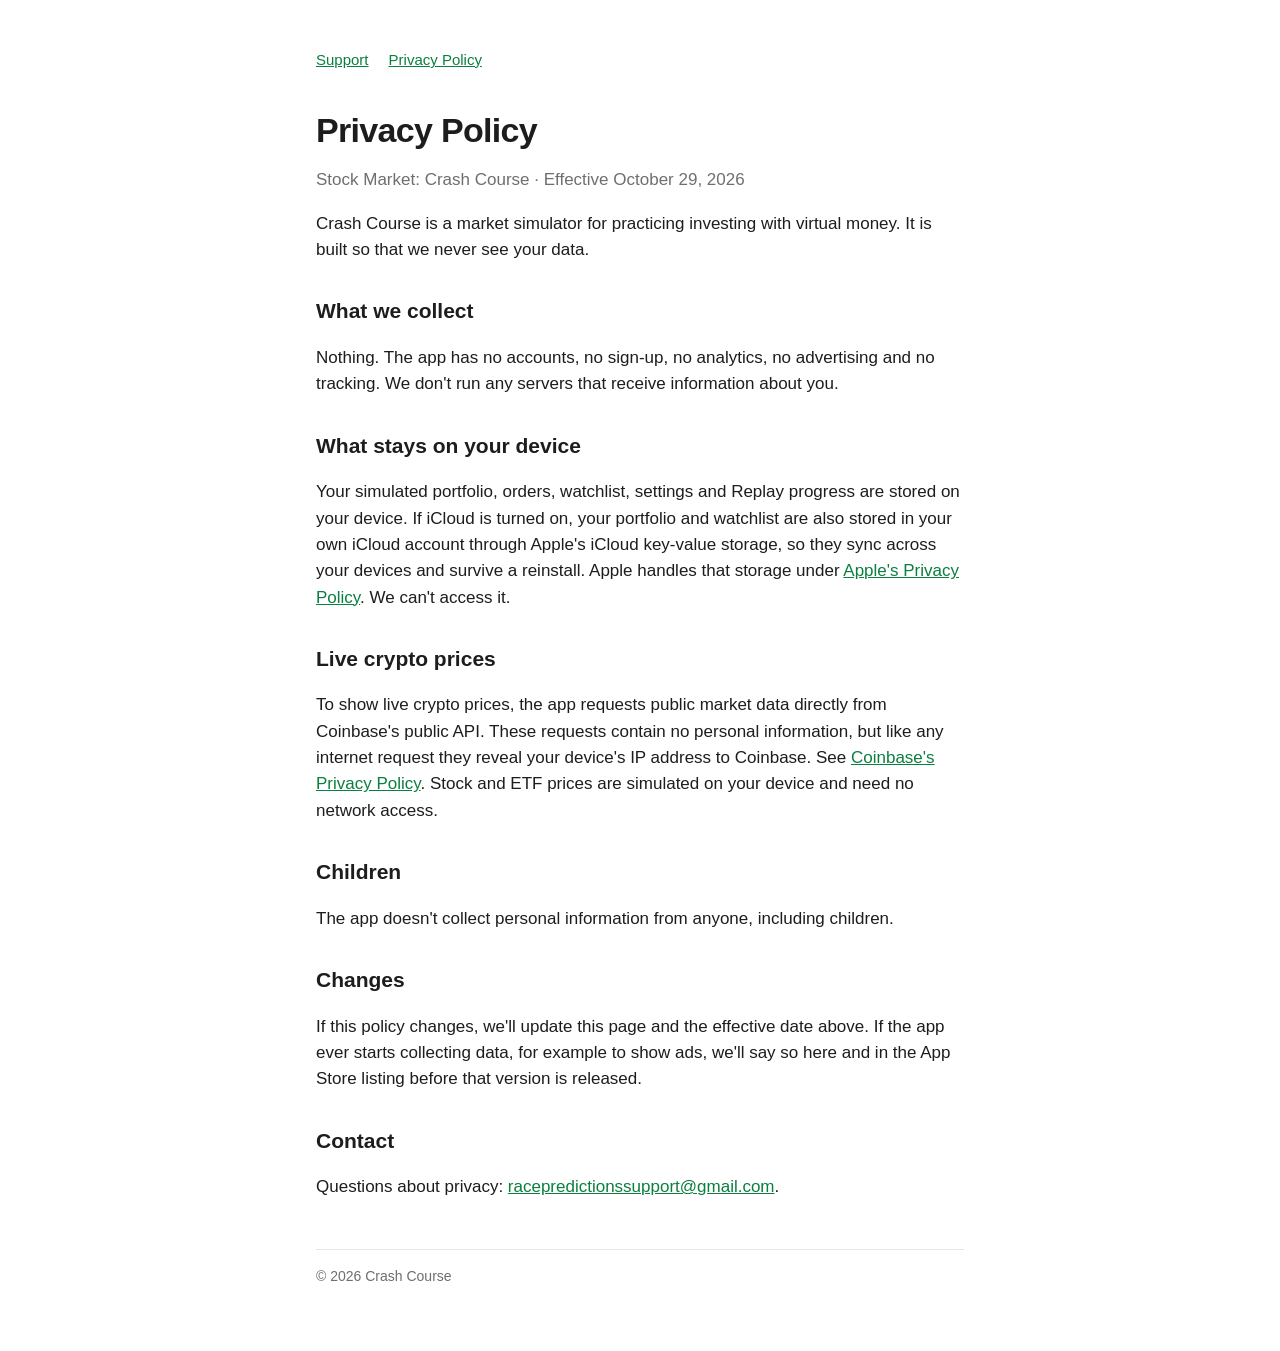
==== privacy.html @ 33146eff "Add support page and privacy policy for Crash Course Co-Authored-By: Claude Opus 5.5 <noreply@anthro" ====
<!doctype html>
<html lang="en">
<head>
<meta charset="utf-8">
<meta name="viewport" content="width=device-width, initial-scale=1">
<title>Crash Course Privacy</title>
<meta name="description" content="Privacy policy for Stock Market: Crash Course.">
<link rel="stylesheet" href="style.css">
</head>
<body>
<main>
<nav><a href="./">Support</a><a href="privacy.html">Privacy Policy</a></nav>
<h1>Privacy Policy</h1>
<p class="muted">Stock Market: Crash Course · Effective October 29, 2026</p>

<p>Crash Course is a market simulator for practicing investing with virtual money. It is built so that we never see your data.</p>

<h2>What we collect</h2>
<p>Nothing. The app has no accounts, no sign-up, no analytics, no advertising and no tracking. We don't run any servers that receive information about you.</p>

<h2>What stays on your device</h2>
<p>Your simulated portfolio, orders, watchlist, settings and Replay progress are stored on your device. If iCloud is turned on, your portfolio and watchlist are also stored in your own iCloud account through Apple's iCloud key-value storage, so they sync across your devices and survive a reinstall. Apple handles that storage under <a href="https://www.apple.com/legal/privacy/">Apple's Privacy Policy</a>. We can't access it.</p>

<h2>Live crypto prices</h2>
<p>To show live crypto prices, the app requests public market data directly from Coinbase's public API. These requests contain no personal information, but like any internet request they reveal your device's IP address to Coinbase. See <a href="https://www.coinbase.com/legal/privacy">Coinbase's Privacy Policy</a>. Stock and ETF prices are simulated on your device and need no network access.</p>

<h2>Children</h2>
<p>The app doesn't collect personal information from anyone, including children.</p>

<h2>Changes</h2>
<p>If this policy changes, we'll update this page and the effective date above. If the app ever starts collecting data, for example to show ads, we'll say so here and in the App Store listing before that version is released.</p>

<h2>Contact</h2>
<p>Questions about privacy: <a href="mailto:racepredictionssupport@gmail.com">racepredictionssupport@gmail.com</a>.</p>

<footer>© 2026 Crash Course</footer>
</main>
</body>
</html>
---- style.css ----
:root { --bg: #ffffff; --fg: #1d1d1f; --muted: #6e6e73; --accent: #0a7f3f; --rule: #e5e5ea; }
@media (prefers-color-scheme: dark) {
  :root { --bg: #000000; --fg: #f5f5f7; --muted: #a1a1a6; --accent: #30d158; --rule: #2c2c2e; }
}
* { box-sizing: border-box; }
body { margin: 0; background: var(--bg); color: var(--fg);
  font: 17px/1.55 -apple-system, BlinkMacSystemFont, "SF Pro Text", "Helvetica Neue", Arial, sans-serif; }
main { max-width: 680px; margin: 0 auto; padding: 48px 16px 64px; }
h1 { font-size: 34px; line-height: 1.15; margin: 0 0 8px; letter-spacing: -0.02em; }
h2 { font-size: 21px; margin: 32px 0 8px; }
p, li { color: var(--fg); }
.muted { color: var(--muted); }
a { color: var(--accent); }
nav { display: flex; gap: 20px; margin-bottom: 40px; font-size: 15px; }
footer { margin-top: 48px; padding-top: 16px; border-top: 1px solid var(--rule); font-size: 14px; color: var(--muted); }
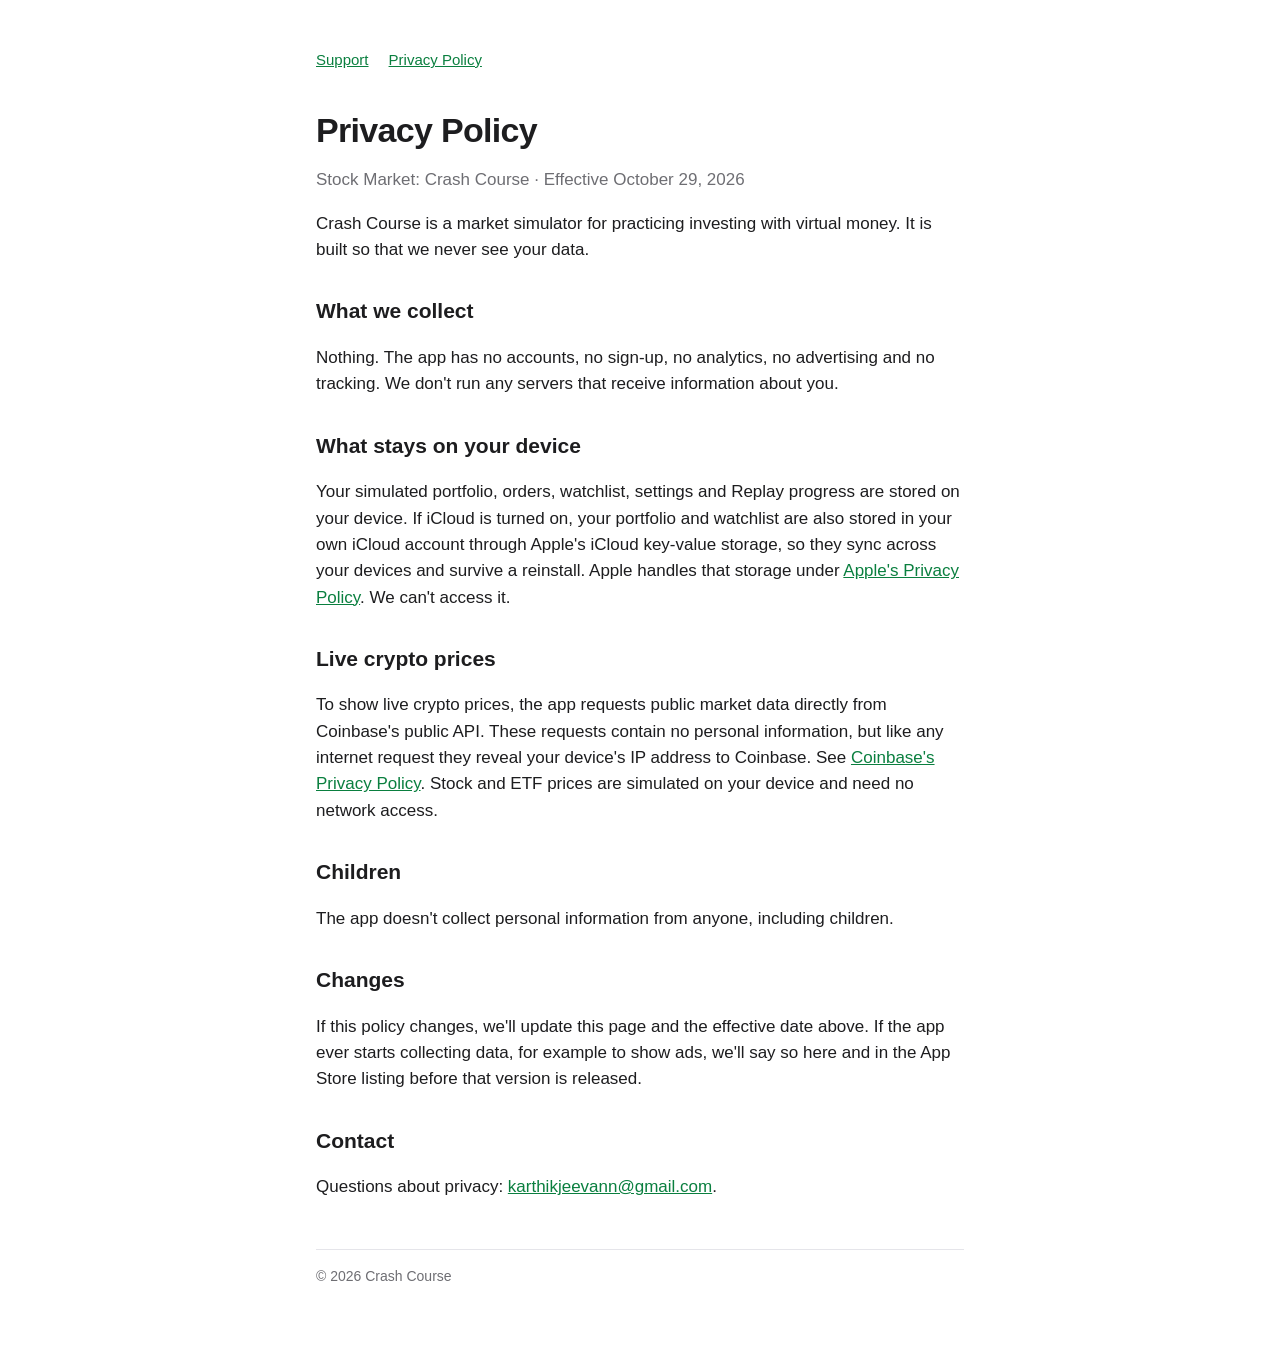
==== commit 62896aa0: "Update support email Co-Authored-By: Claude Opus 5.5 <noreply@anthropic.com> Claude-Session: https:/" ====
--- a/privacy.html
+++ b/privacy.html
@@ -31,7 +31,7 @@
 <p>If this policy changes, we'll update this page and the effective date above. If the app ever starts collecting data, for example to show ads, we'll say so here and in the App Store listing before that version is released.</p>
 
 <h2>Contact</h2>
-<p>Questions about privacy: <a href="mailto:racepredictionssupport@gmail.com">racepredictionssupport@gmail.com</a>.</p>
+<p>Questions about privacy: <a href="mailto:karthikjeevann@gmail.com">karthikjeevann@gmail.com</a>.</p>
 
 <footer>© 2026 Crash Course</footer>
 </main>
